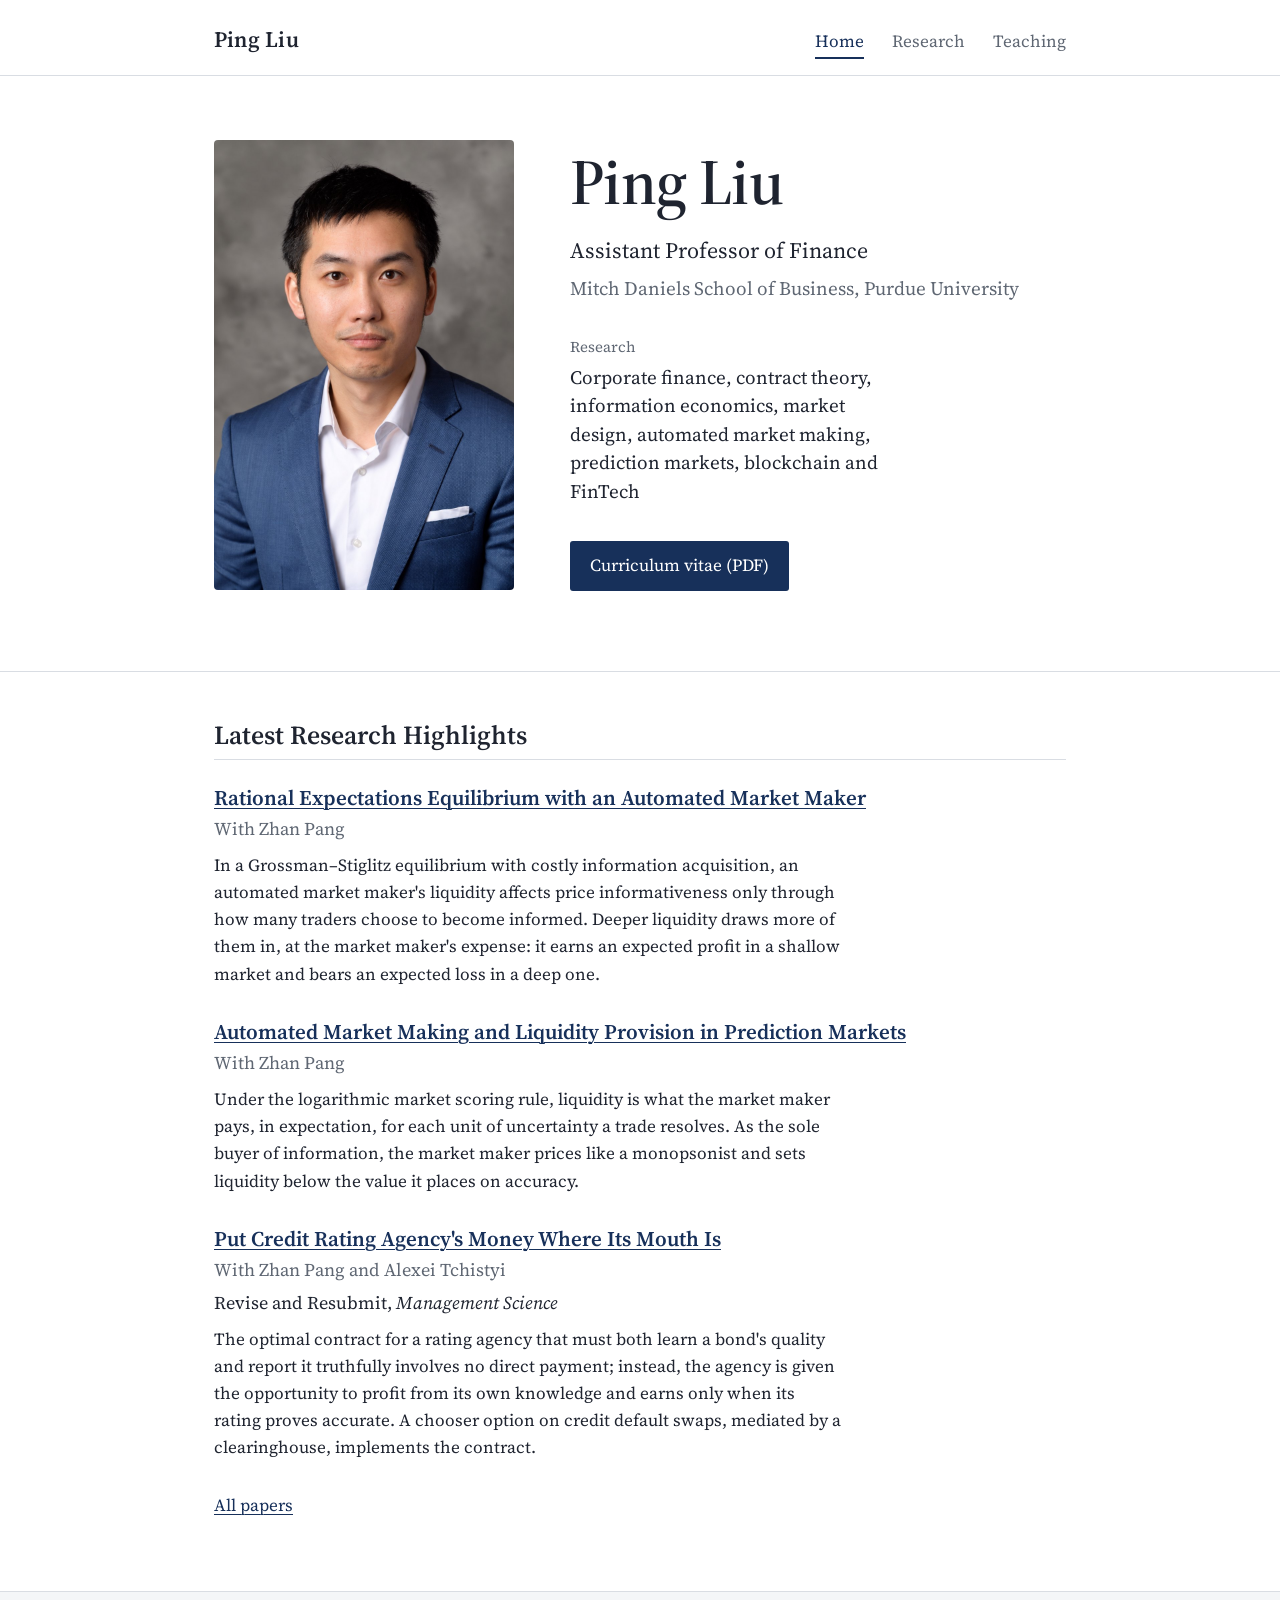
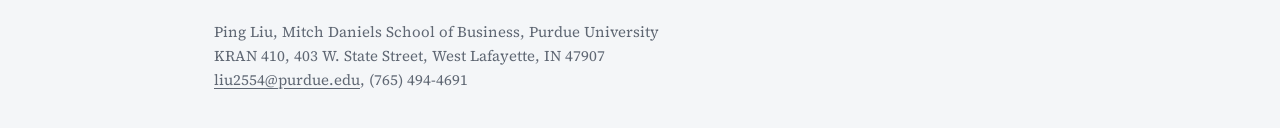
==== index.html @ b45848eb "Reframe the research overview and flatten the home-page keyword list Co-Authored-By: Claude Fable 5." ====
<!doctype html>
<html lang="en">
<head>
  <meta charset="utf-8">
  <meta name="viewport" content="width=device-width, initial-scale=1">
  <title>Ping Liu</title>
  <meta name="description" content="Ping Liu, Assistant Professor of Finance, Mitch Daniels School of Business, Purdue University.">
  <link rel="preconnect" href="https://fonts.googleapis.com">
  <link rel="preconnect" href="https://fonts.gstatic.com" crossorigin>
  <link href="https://fonts.googleapis.com/css2?family=Source+Serif+4:ital,opsz,wght@0,8..60,400;0,8..60,600;1,8..60,400&display=swap" rel="stylesheet">
  <link rel="stylesheet" href="assets/css/style.css">
</head>
<body>
<header class="topbar">
  <div class="wrap nav">
    <a class="brand" href="index.html">Ping Liu</a>
    <nav aria-label="Site">
      <ul class="links">
        <li><a href="index.html" aria-current="page">Home</a></li>
        <li><a href="research.html">Research</a></li>
        <li><a href="teaching.html">Teaching</a></li>
      </ul>
    </nav>
  </div>
</header>
<main>
  <section class="hero">
    <div class="wrap hero-grid">
      <div class="portrait">
        <img src="assets/img/ping-liu.jpg" width="900" height="1350" alt="Portrait of Ping Liu">
      </div>
      <div>
        <h1>Ping Liu</h1>
        <p class="position">Assistant Professor of Finance</p>
        <p class="affiliation">Mitch Daniels School of Business, Purdue University</p>
        <dl class="keywords">
          <dt>Research</dt>
          <dd>Corporate finance, contract theory, information economics, market design, automated market making, prediction markets, blockchain and FinTech</dd>
        </dl>
        <a class="button" href="assets/docs/Ping_Liu_CV.pdf">Curriculum vitae (PDF)</a>
      </div>
    </div>
  </section>
  <section class="highlights" aria-labelledby="highlights-heading">
    <div class="wrap">
      <h2 id="highlights-heading">Latest Research Highlights</h2>
      <ol class="papers">
        <li class="paper">
          <p class="title"><a href="research.html#ree-amm">Rational Expectations Equilibrium with an Automated Market Maker</a></p>
          <p class="authors">With Zhan Pang</p>
          <p class="summary">In a Grossman–Stiglitz equilibrium with costly information acquisition, an automated market maker's liquidity affects price informativeness only through how many traders choose to become informed. Deeper liquidity draws more of them in, at the market maker's expense: it earns an expected profit in a shallow market and bears an expected loss in a deep one.</p>
        </li>
        <li class="paper">
          <p class="title"><a href="research.html#amm-liquidity">Automated Market Making and Liquidity Provision in Prediction Markets</a></p>
          <p class="authors">With Zhan Pang</p>
          <p class="summary">Under the logarithmic market scoring rule, liquidity is what the market maker pays, in expectation, for each unit of uncertainty a trade resolves. As the sole buyer of information, the market maker prices like a monopsonist and sets liquidity below the value it places on accuracy.</p>
        </li>
        <li class="paper">
          <p class="title"><a href="https://papers.ssrn.com/sol3/papers.cfm?abstract_id=3992776">Put Credit Rating Agency's Money Where Its Mouth Is</a></p>
          <p class="authors">With Zhan Pang and Alexei Tchistyi</p>
          <p class="status">Revise and Resubmit, <em>Management Science</em></p>
          <p class="summary">The optimal contract for a rating agency that must both learn a bond's quality and report it truthfully involves no direct payment; instead, the agency is given the opportunity to profit from its own knowledge and earns only when its rating proves accurate. A chooser option on credit default swaps, mediated by a clearinghouse, implements the contract.</p>
        </li>
      </ol>
      <p class="more"><a href="research.html">All papers</a></p>
    </div>
  </section>
</main>
<footer class="footer">
  <div class="wrap">
    <p>Ping Liu, Mitch Daniels School of Business, Purdue University</p>
    <p>KRAN 410, 403 W. State Street, West Lafayette, IN 47907</p>
    <p><a href="mailto:liu2554@purdue.edu">liu2554@purdue.edu</a>, (765) 494-4691</p>
  </div>
</footer>
</body>
</html>
---- assets/css/style.css ----
/* Ping Liu, academic website. Plain CSS, no build step. */
:root {
  --ink: #1f2430;
  --navy: #17305a;
  --slate: #5f6773;
  --rule: #d9dde3;
  --band: #f4f6f8;
  --paper: #ffffff;
  --measure: 70ch;
}

* { box-sizing: border-box; }
html { -webkit-text-size-adjust: 100%; }
body {
  margin: 0;
  background: var(--paper);
  color: var(--ink);
  font-family: "Source Serif 4", "Palatino Linotype", Palatino, "Book Antiqua", Georgia, serif;
  font-size: 18px;
  line-height: 1.6;
  display: flex;
  flex-direction: column;
  min-height: 100vh;
}
main { flex: 1 0 auto; }
img { display: block; max-width: 100%; height: auto; }
a { color: var(--navy); text-decoration: underline; text-decoration-thickness: 1px; text-underline-offset: 3px; }
a:hover { text-decoration-thickness: 2px; }
a:focus-visible { outline: 2px solid var(--navy); outline-offset: 3px; }
p { margin: 0 0 1em; max-width: var(--measure); }

.wrap { max-width: 900px; margin: 0 auto; padding-inline: 24px; }

/* Navigation */
.topbar { border-bottom: 1px solid var(--rule); }
.nav { display: flex; align-items: baseline; justify-content: space-between; gap: 24px; flex-wrap: wrap; padding-block: 22px 18px; }
.brand { font-size: 22px; font-weight: 600; color: var(--ink); text-decoration: none; letter-spacing: .01em; }
.brand:hover { text-decoration: none; color: var(--navy); }
.links { display: flex; gap: 28px; margin: 0; padding: 0; list-style: none; }
.links a { font-size: 17px; color: var(--slate); text-decoration: none; padding-bottom: 4px; border-bottom: 2px solid transparent; }
.links a:hover { color: var(--navy); }
.links a[aria-current="page"] { color: var(--navy); border-bottom-color: var(--navy); }

/* Home */
.hero { padding-block: 64px 80px; }
.hero-grid { display: grid; grid-template-columns: 300px minmax(0, 1fr); gap: 56px; align-items: start; }
.portrait img { width: 100%; border-radius: 4px; }
.hero h1 { font-size: clamp(40px, 6vw, 64px); font-weight: 600; line-height: 1.05; margin: 8px 0 18px; letter-spacing: -.01em; }
.position { font-size: 22px; margin: 0 0 4px; }
.affiliation { font-size: 19px; color: var(--slate); margin: 0 0 32px; }
.keywords { margin: 0 0 36px; }
.keywords dt { font-size: 15px; color: var(--slate); margin-bottom: 4px; }
.keywords dd { margin: 0; font-size: 19px; line-height: 1.5; max-width: 34ch; }
.button {
  display: inline-block; background: var(--navy); color: #fff; text-decoration: none;
  padding: 11px 20px; border-radius: 3px; font-size: 17px;
}
.button:hover { background: #10223f; text-decoration: none; }

/* Home: research highlights */
.highlights { border-top: 1px solid var(--rule); padding-block: 48px 72px; }
.highlights h2 { margin-top: 0; }
.highlights .paper { margin-bottom: 30px; }
.paper .summary { margin: 8px 0 0; font-size: 17px; line-height: 1.6; max-width: var(--measure); }
.more { margin: 8px 0 0; font-size: 17px; }

/* Content pages */
.page { padding-block: 48px 72px; }
.page h1 { font-size: 40px; font-weight: 600; line-height: 1.1; margin: 0 0 20px; }
.lead { font-size: 20px; line-height: 1.55; }
.doc-link { margin: 18px 0 0; }
h2 { font-size: 26px; font-weight: 600; line-height: 1.2; margin: 56px 0 24px; padding-bottom: 8px; border-bottom: 1px solid var(--rule); }
h3 { font-size: 20px; font-weight: 600; margin: 32px 0 10px; }

.papers { list-style: none; margin: 0; padding: 0; }
.paper { margin-bottom: 36px; }
.paper .title { font-size: 21px; font-weight: 600; line-height: 1.3; margin: 0 0 4px; max-width: var(--measure); }
.paper .title a { text-decoration-thickness: 1px; }
.paper .request { font-weight: 400; color: var(--slate); font-size: 17px; white-space: nowrap; }
.paper .authors { color: var(--slate); margin: 0 0 4px; }
.paper .status { margin: 0 0 4px; }
.paper .prior { color: var(--slate); font-size: 16px; margin: 0 0 4px; }
.paper .venues { color: var(--slate); font-size: 16px; margin: 0; }
.paper .abstract { margin: 12px 0 0; font-size: 17px; line-height: 1.6; }

.courses { list-style: none; margin: 0; padding: 0; }
.courses li { margin-bottom: 14px; max-width: var(--measure); }
.courses .course { display: block; }
.courses .about { display: block; color: var(--slate); font-size: 16px; }

.classroom { margin: 64px 0 0; }
.classroom img { border-radius: 4px; }

/* Footer */
.footer { background: var(--band); border-top: 1px solid var(--rule); padding-block: 28px 36px; color: var(--slate); font-size: 15px; line-height: 1.6; }
.footer p { margin: 0; max-width: none; }
.footer a { color: var(--slate); }

@media (max-width: 720px) {
  body { font-size: 17px; }
  .hero { padding-block: 40px 56px; }
  .hero-grid { grid-template-columns: 1fr; gap: 32px; }
  .portrait { max-width: 240px; }
  .page h1 { font-size: 34px; }
  .links { gap: 20px; }
}
@media (prefers-reduced-motion: reduce) { * { scroll-behavior: auto !important; } }
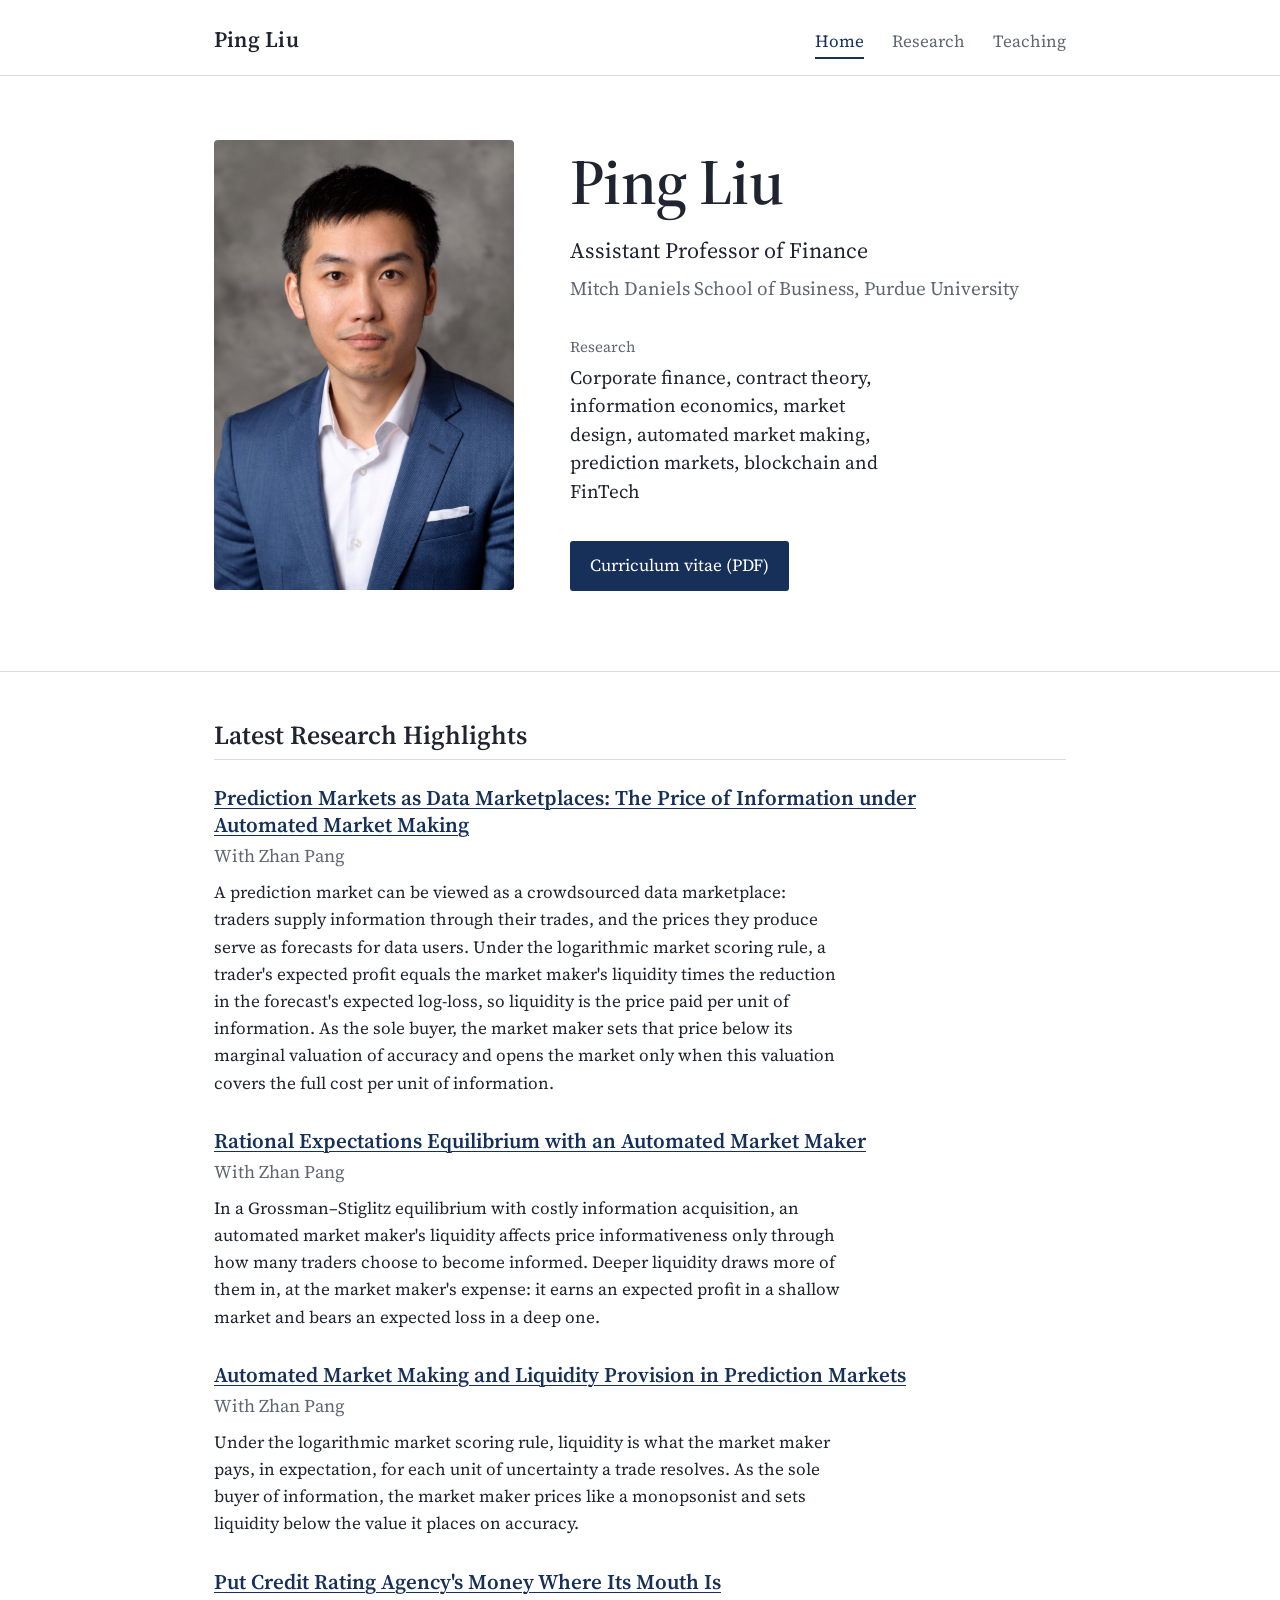
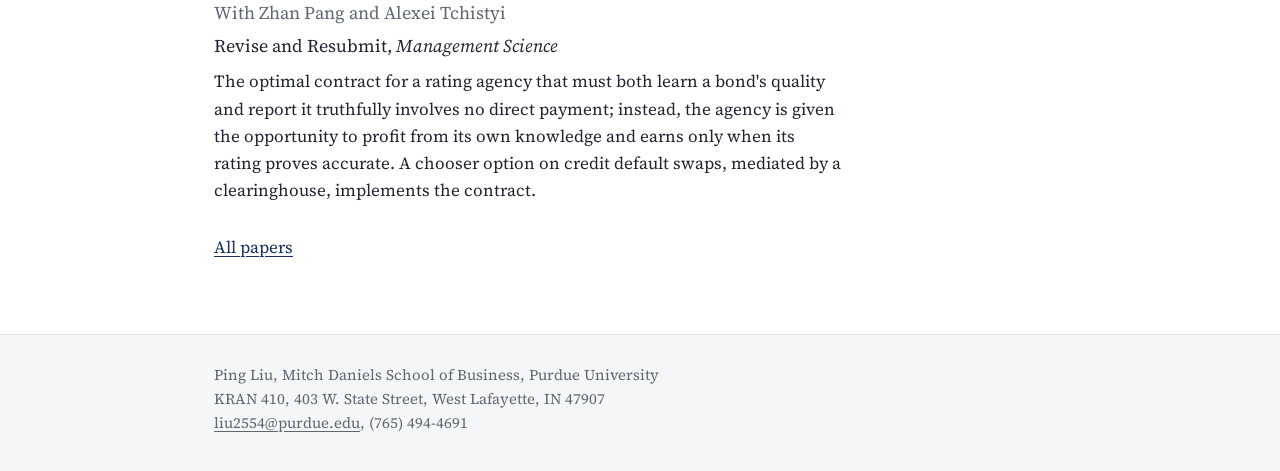
==== commit ebffac03: "Add the prediction markets as data marketplaces paper to the home-page highlights and refresh the CV" ====
--- a/index.html
+++ b/index.html
@@ -46,6 +46,11 @@
       <h2 id="highlights-heading">Latest Research Highlights</h2>
       <ol class="papers">
         <li class="paper">
+          <p class="title"><a href="research.html#pm-data-marketplace">Prediction Markets as Data Marketplaces: The Price of Information under Automated Market Making</a></p>
+          <p class="authors">With Zhan Pang</p>
+          <p class="summary">A prediction market can be viewed as a crowdsourced data marketplace: traders supply information through their trades, and the prices they produce serve as forecasts for data users. Under the logarithmic market scoring rule, a trader's expected profit equals the market maker's liquidity times the reduction in the forecast's expected log-loss, so liquidity is the price paid per unit of information. As the sole buyer, the market maker sets that price below its marginal valuation of accuracy and opens the market only when this valuation covers the full cost per unit of information.</p>
+        </li>
+        <li class="paper">
           <p class="title"><a href="research.html#ree-amm">Rational Expectations Equilibrium with an Automated Market Maker</a></p>
           <p class="authors">With Zhan Pang</p>
           <p class="summary">In a Grossman–Stiglitz equilibrium with costly information acquisition, an automated market maker's liquidity affects price informativeness only through how many traders choose to become informed. Deeper liquidity draws more of them in, at the market maker's expense: it earns an expected profit in a shallow market and bears an expected loss in a deep one.</p>
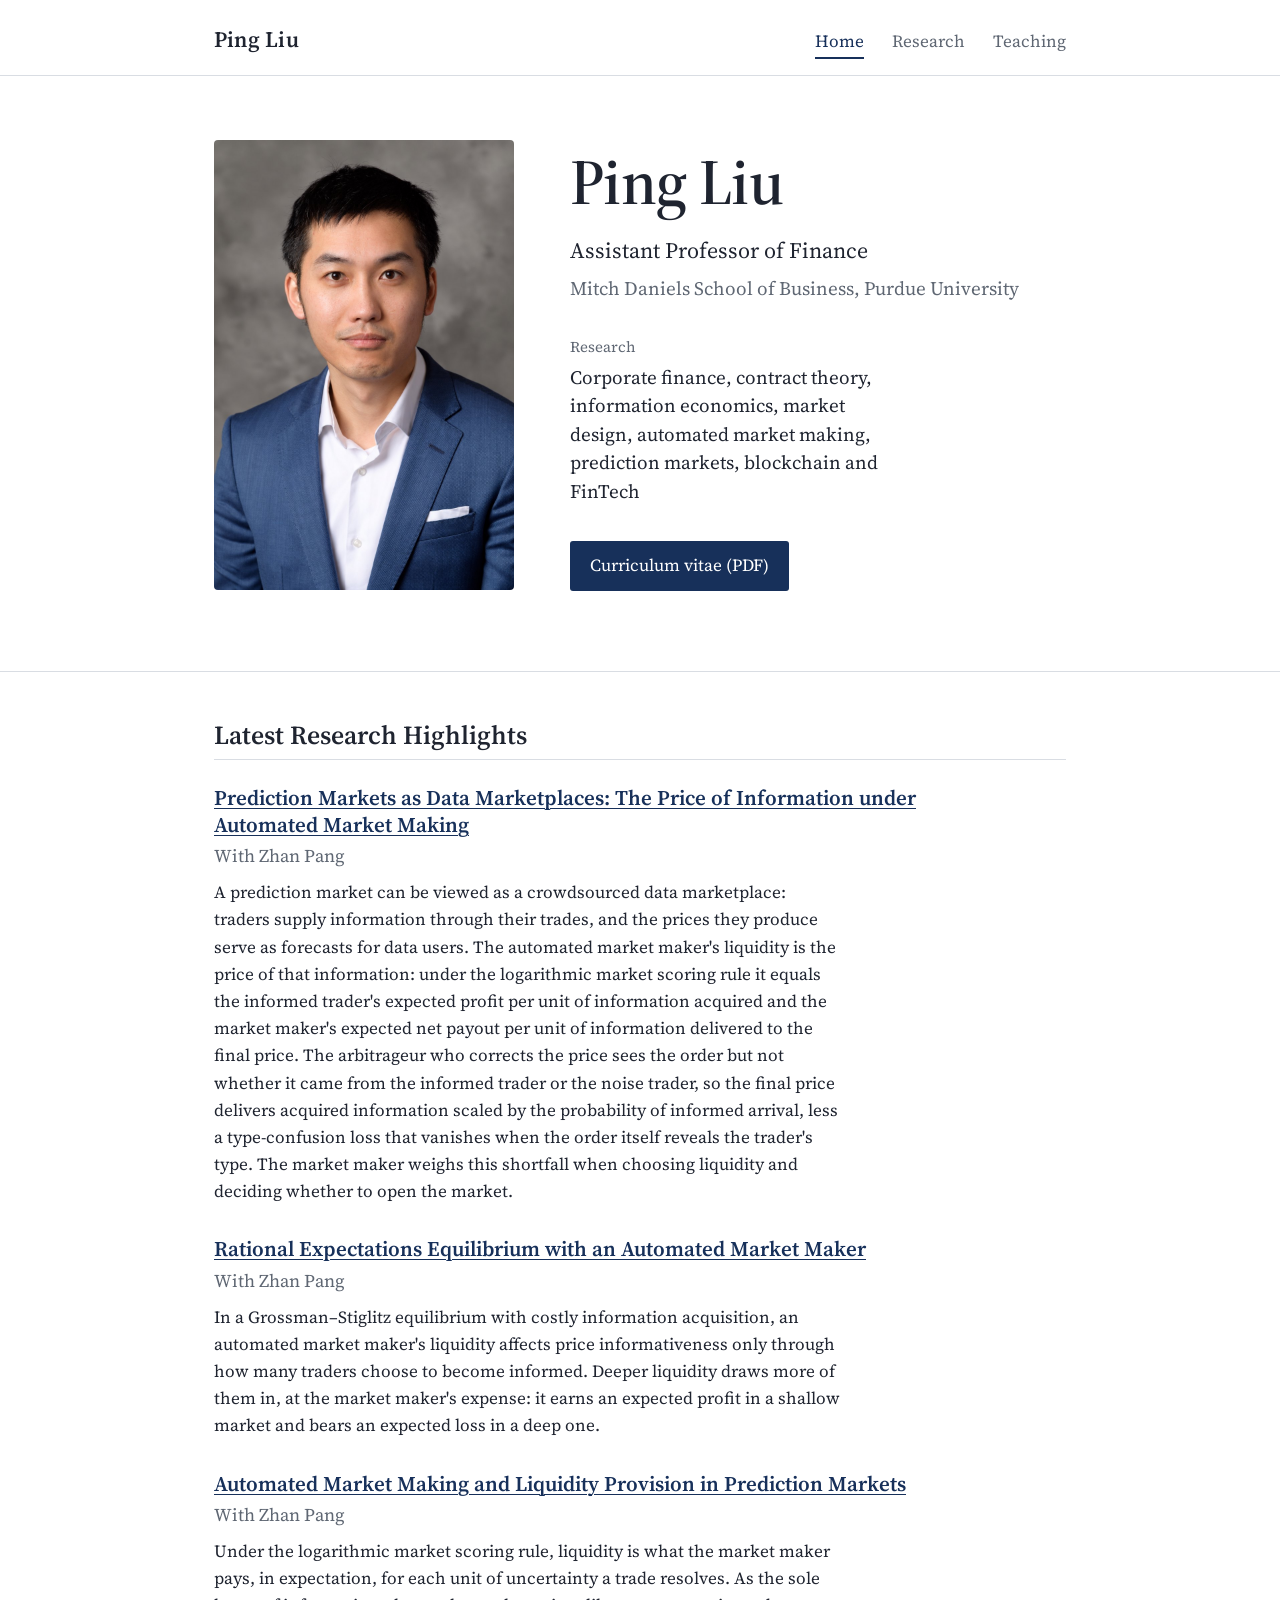
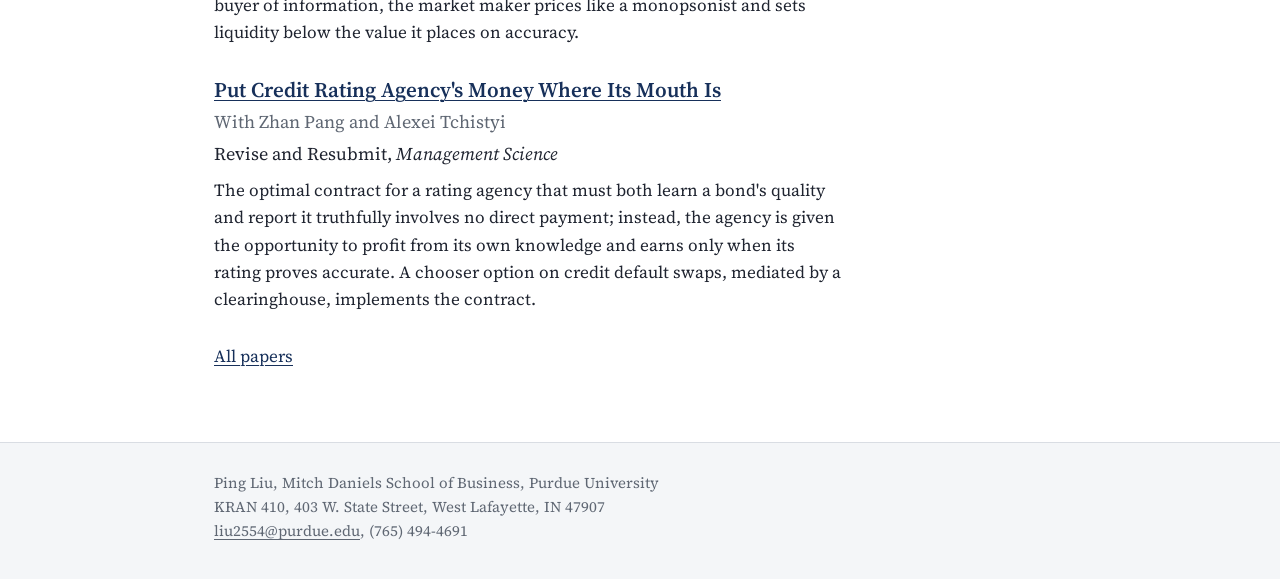
==== commit 36efd1dd: "Update the data-marketplaces paper abstract and summary to the October draft and refresh the CV The " ====
--- a/index.html
+++ b/index.html
@@ -48,7 +48,7 @@
         <li class="paper">
           <p class="title"><a href="research.html#pm-data-marketplace">Prediction Markets as Data Marketplaces: The Price of Information under Automated Market Making</a></p>
           <p class="authors">With Zhan Pang</p>
-          <p class="summary">A prediction market can be viewed as a crowdsourced data marketplace: traders supply information through their trades, and the prices they produce serve as forecasts for data users. Under the logarithmic market scoring rule, a trader's expected profit equals the market maker's liquidity times the reduction in the forecast's expected log-loss, so liquidity is the price paid per unit of information. As the sole buyer, the market maker sets that price below its marginal valuation of accuracy and opens the market only when this valuation covers the full cost per unit of information.</p>
+          <p class="summary">A prediction market can be viewed as a crowdsourced data marketplace: traders supply information through their trades, and the prices they produce serve as forecasts for data users. The automated market maker's liquidity is the price of that information: under the logarithmic market scoring rule it equals the informed trader's expected profit per unit of information acquired and the market maker's expected net payout per unit of information delivered to the final price. The arbitrageur who corrects the price sees the order but not whether it came from the informed trader or the noise trader, so the final price delivers acquired information scaled by the probability of informed arrival, less a type-confusion loss that vanishes when the order itself reveals the trader's type. The market maker weighs this shortfall when choosing liquidity and deciding whether to open the market.</p>
         </li>
         <li class="paper">
           <p class="title"><a href="research.html#ree-amm">Rational Expectations Equilibrium with an Automated Market Maker</a></p>
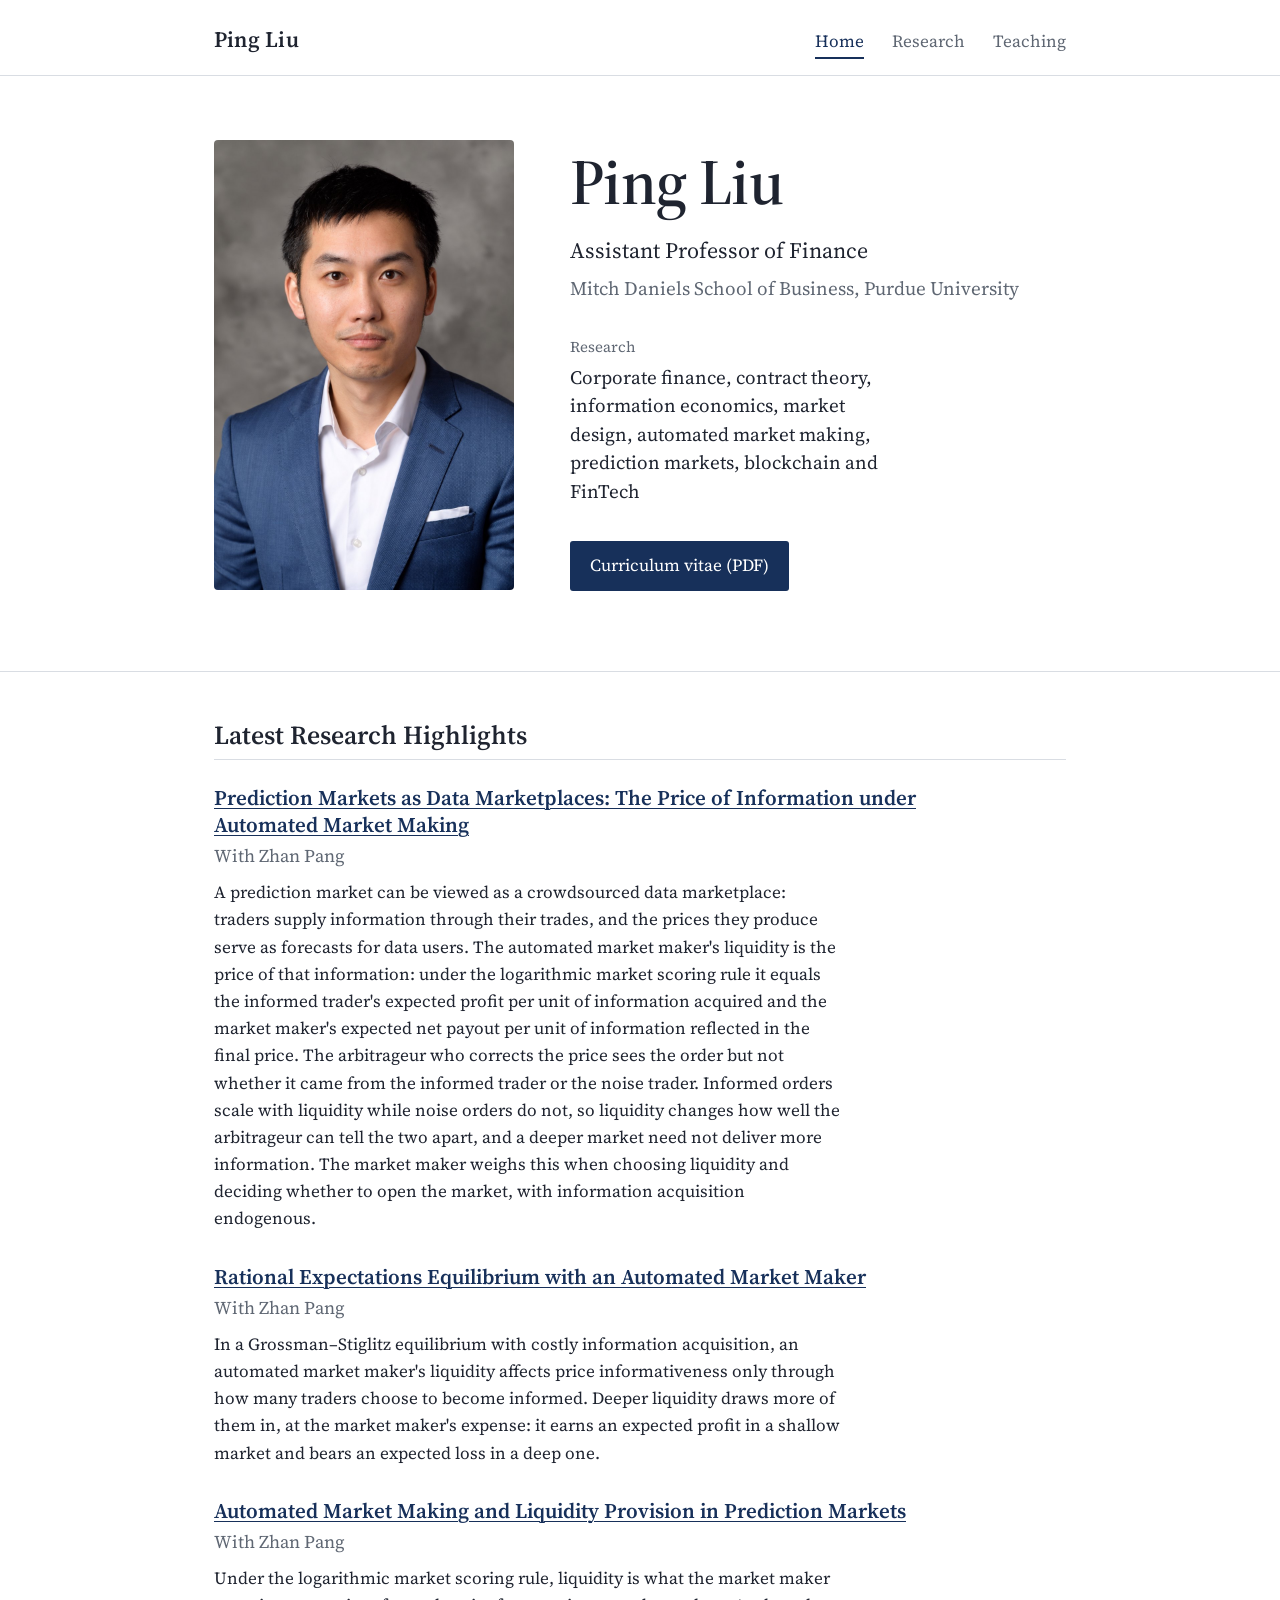
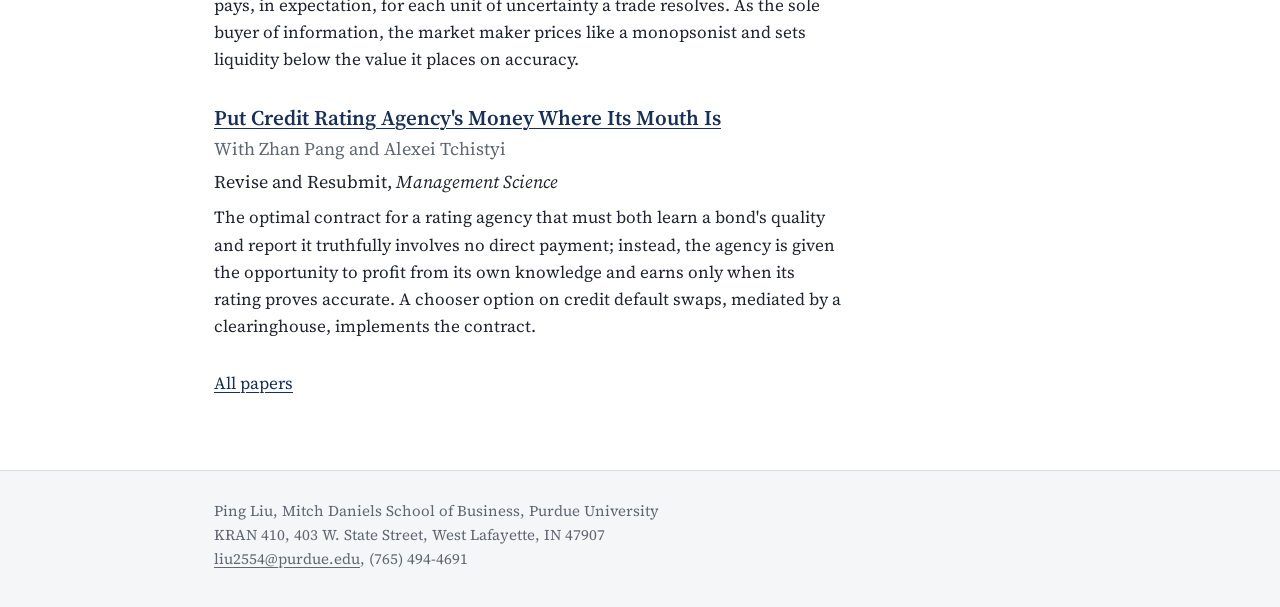
==== commit b35bf3cc: "Update the data-marketplaces paper abstract and home-page summary The research page carries the pape" ====
--- a/index.html
+++ b/index.html
@@ -48,7 +48,7 @@
         <li class="paper">
           <p class="title"><a href="research.html#pm-data-marketplace">Prediction Markets as Data Marketplaces: The Price of Information under Automated Market Making</a></p>
           <p class="authors">With Zhan Pang</p>
-          <p class="summary">A prediction market can be viewed as a crowdsourced data marketplace: traders supply information through their trades, and the prices they produce serve as forecasts for data users. The automated market maker's liquidity is the price of that information: under the logarithmic market scoring rule it equals the informed trader's expected profit per unit of information acquired and the market maker's expected net payout per unit of information delivered to the final price. The arbitrageur who corrects the price sees the order but not whether it came from the informed trader or the noise trader, so the final price delivers acquired information scaled by the probability of informed arrival, less a type-confusion loss that vanishes when the order itself reveals the trader's type. The market maker weighs this shortfall when choosing liquidity and deciding whether to open the market.</p>
+          <p class="summary">A prediction market can be viewed as a crowdsourced data marketplace: traders supply information through their trades, and the prices they produce serve as forecasts for data users. The automated market maker's liquidity is the price of that information: under the logarithmic market scoring rule it equals the informed trader's expected profit per unit of information acquired and the market maker's expected net payout per unit of information reflected in the final price. The arbitrageur who corrects the price sees the order but not whether it came from the informed trader or the noise trader. Informed orders scale with liquidity while noise orders do not, so liquidity changes how well the arbitrageur can tell the two apart, and a deeper market need not deliver more information. The market maker weighs this when choosing liquidity and deciding whether to open the market, with information acquisition endogenous.</p>
         </li>
         <li class="paper">
           <p class="title"><a href="research.html#ree-amm">Rational Expectations Equilibrium with an Automated Market Maker</a></p>
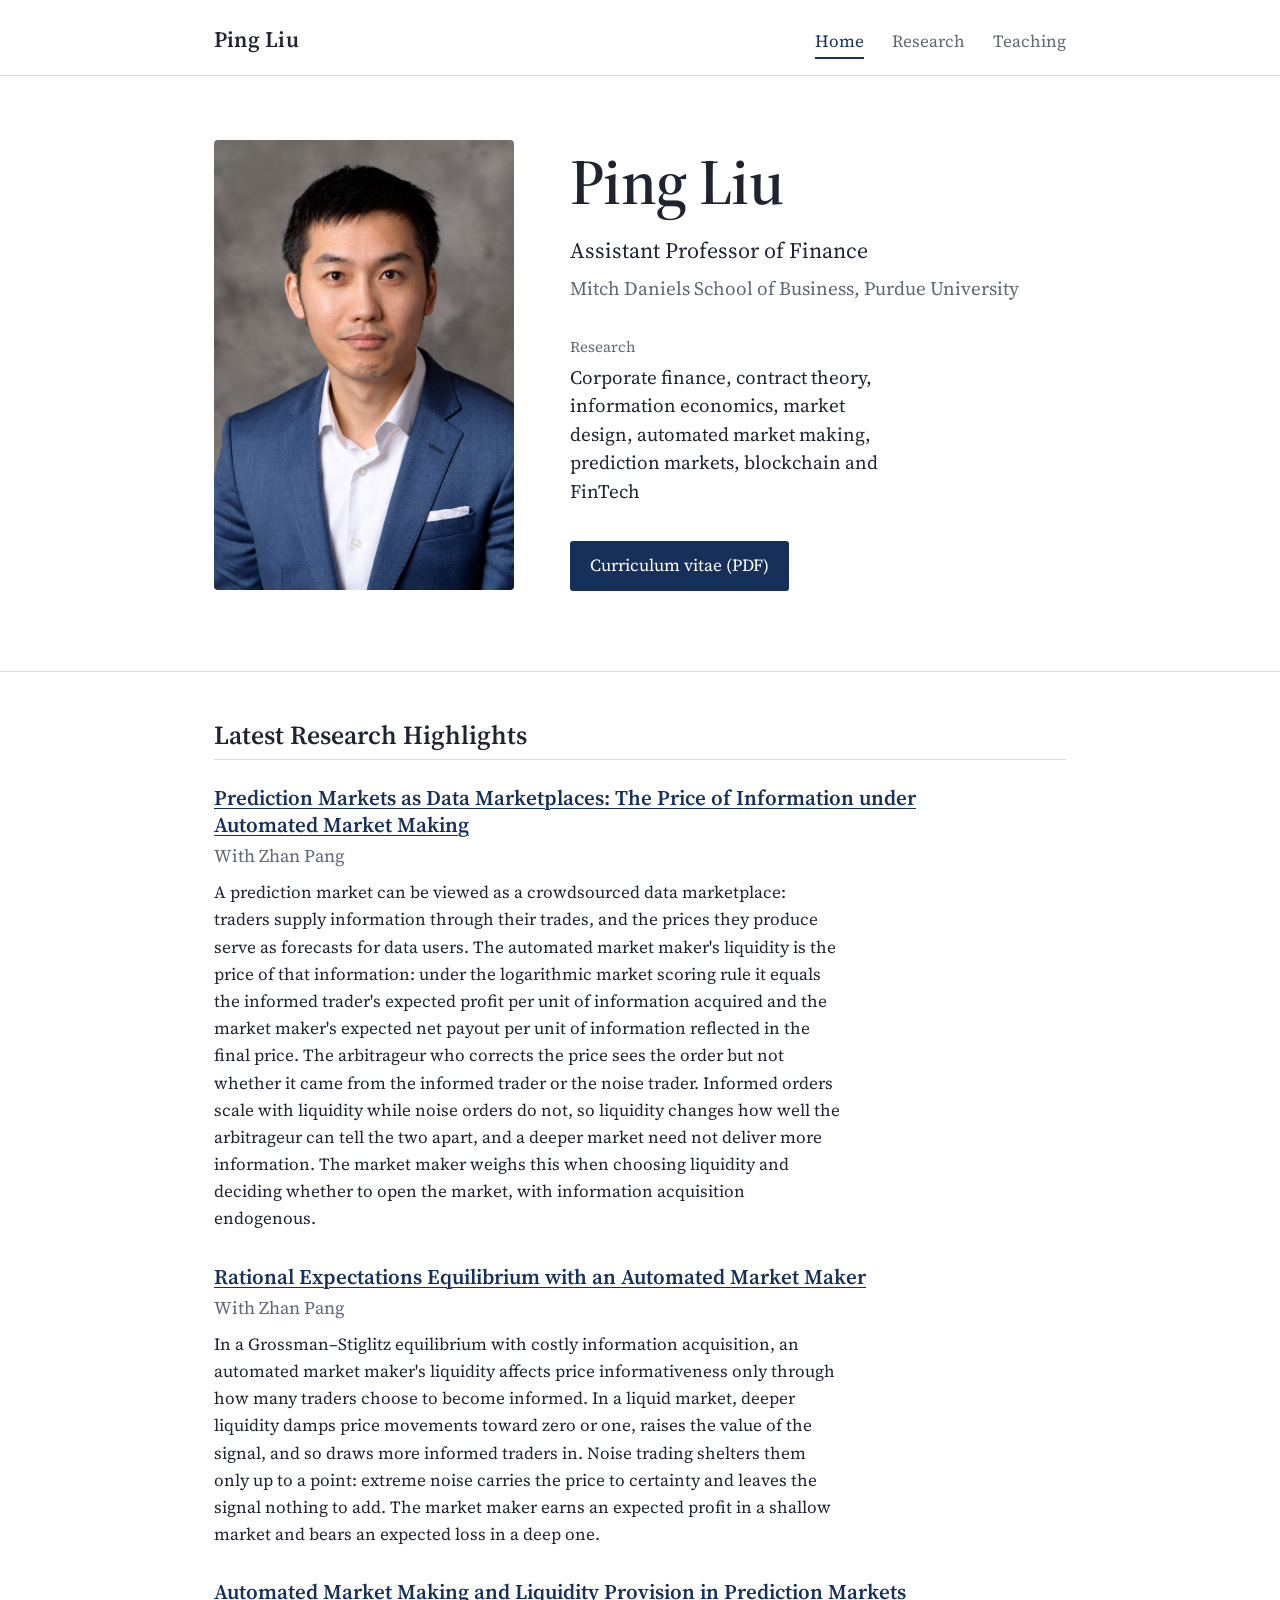
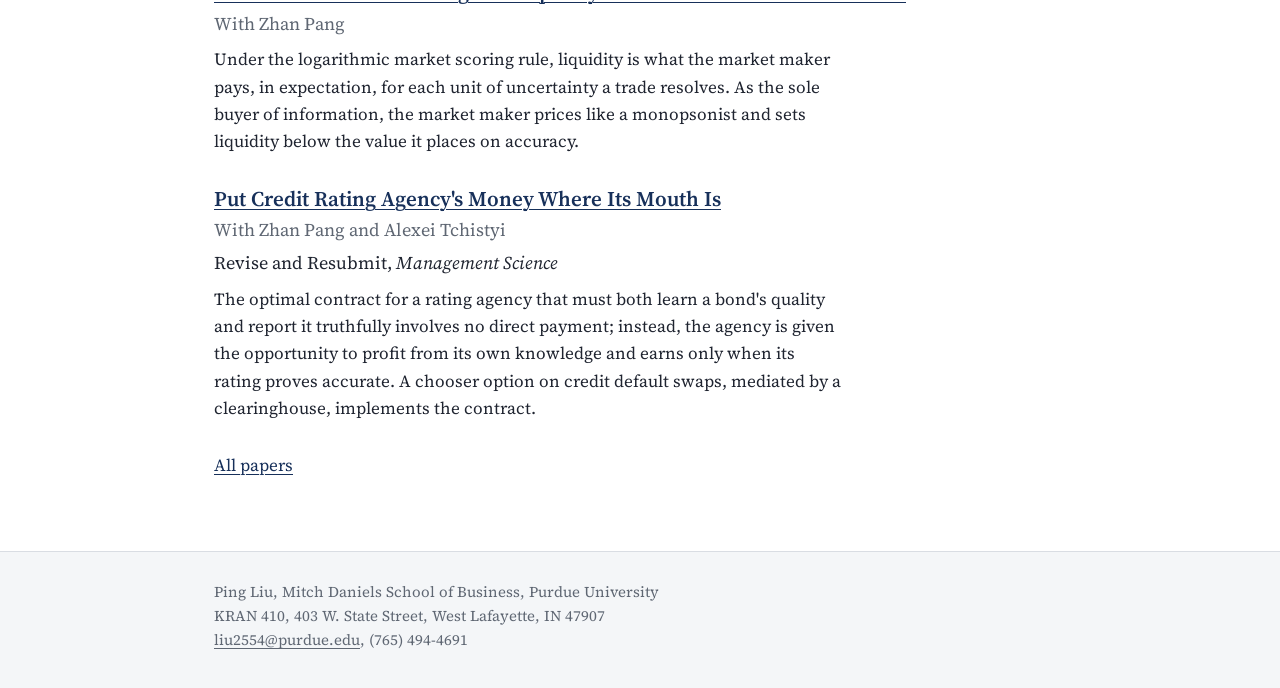
==== commit bd84016d: "Make the REE paper publicly downloadable and refresh the CV, research statement, and paper PDFs Link" ====
--- a/index.html
+++ b/index.html
@@ -53,7 +53,7 @@
         <li class="paper">
           <p class="title"><a href="research.html#ree-amm">Rational Expectations Equilibrium with an Automated Market Maker</a></p>
           <p class="authors">With Zhan Pang</p>
-          <p class="summary">In a Grossman–Stiglitz equilibrium with costly information acquisition, an automated market maker's liquidity affects price informativeness only through how many traders choose to become informed. Deeper liquidity draws more of them in, at the market maker's expense: it earns an expected profit in a shallow market and bears an expected loss in a deep one.</p>
+          <p class="summary">In a Grossman–Stiglitz equilibrium with costly information acquisition, an automated market maker's liquidity affects price informativeness only through how many traders choose to become informed. In a liquid market, deeper liquidity damps price movements toward zero or one, raises the value of the signal, and so draws more informed traders in. Noise trading shelters them only up to a point: extreme noise carries the price to certainty and leaves the signal nothing to add. The market maker earns an expected profit in a shallow market and bears an expected loss in a deep one.</p>
         </li>
         <li class="paper">
           <p class="title"><a href="research.html#amm-liquidity">Automated Market Making and Liquidity Provision in Prediction Markets</a></p>
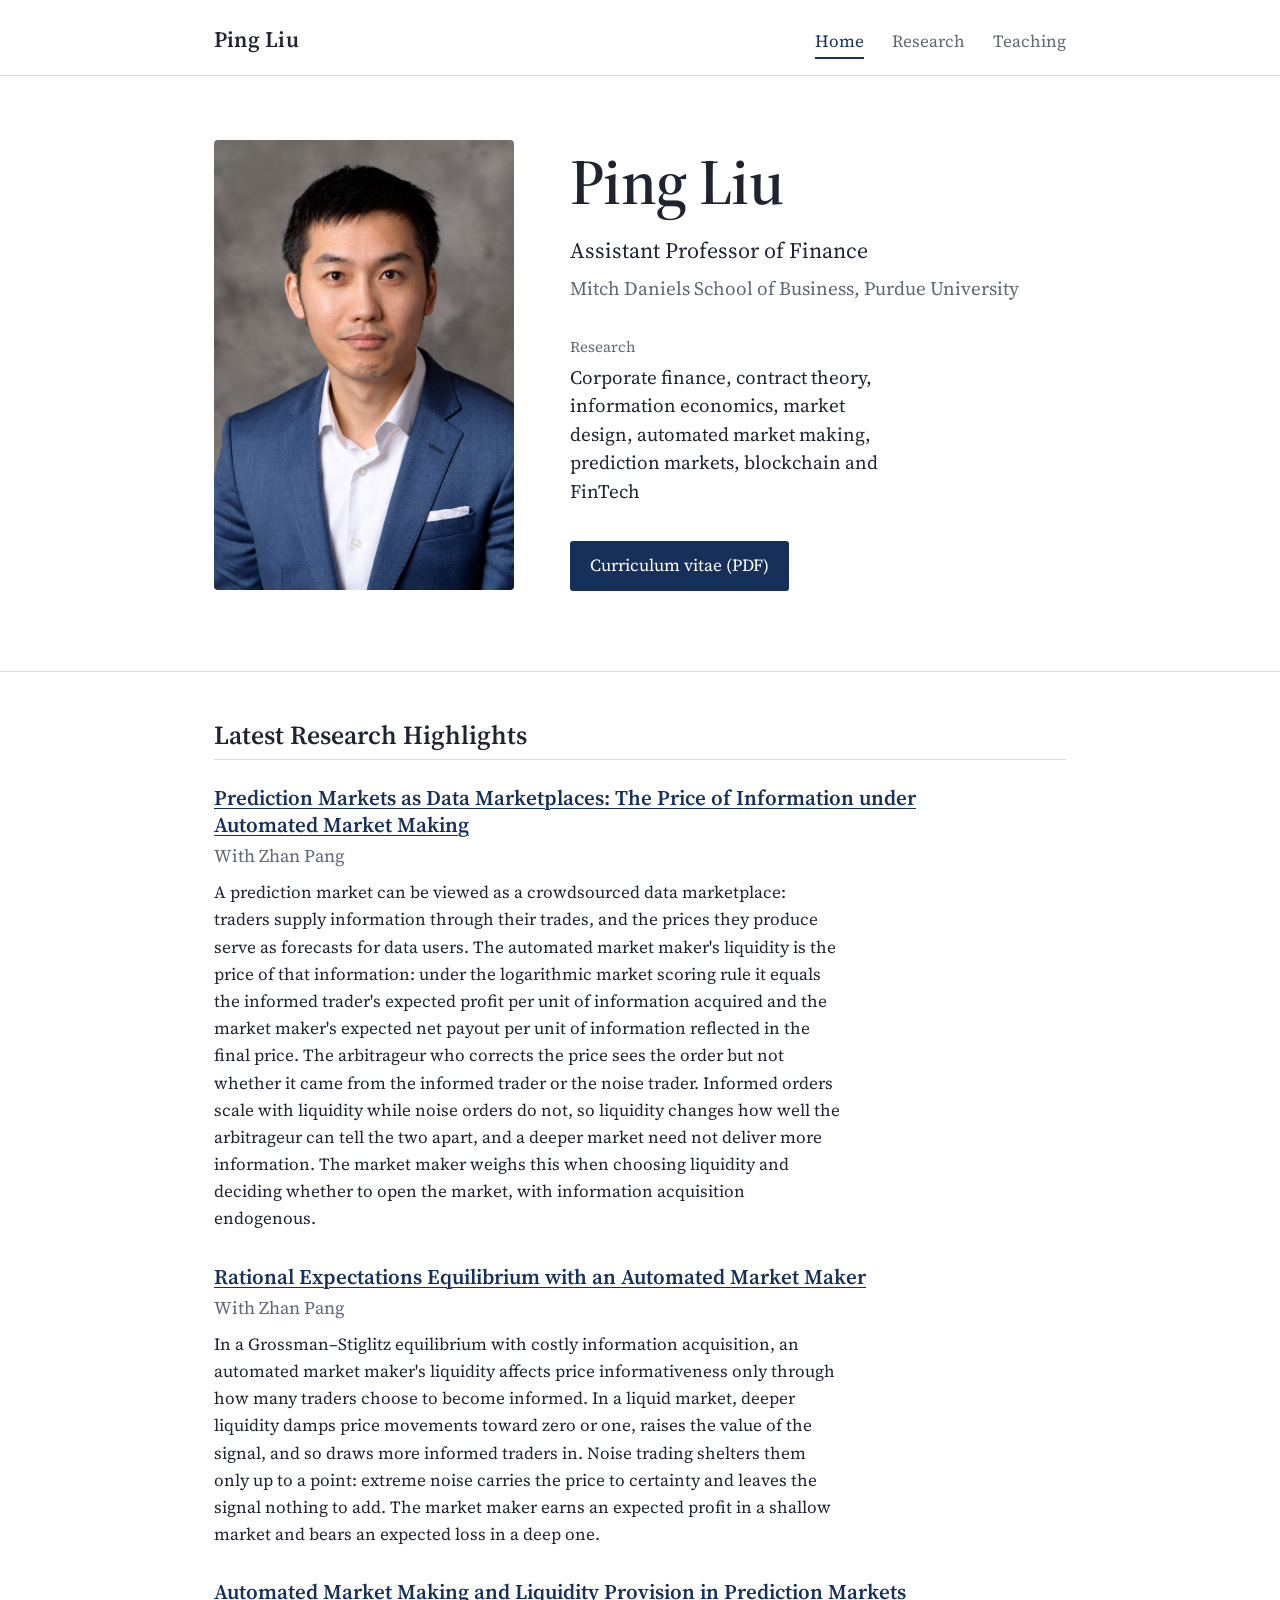
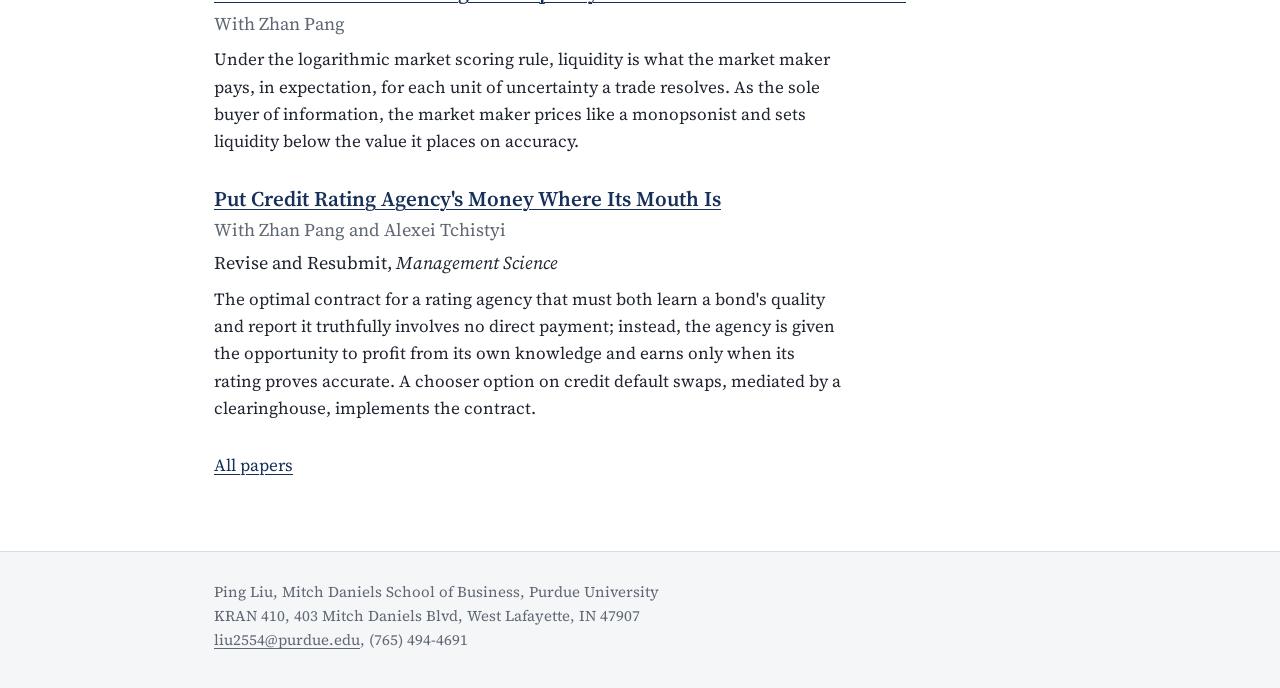
==== commit 3c9a2359: "Update the office street name on the three site pages and refresh the CV, at Ping's request on 2026-" ====
--- a/index.html
+++ b/index.html
@@ -74,7 +74,7 @@
 <footer class="footer">
   <div class="wrap">
     <p>Ping Liu, Mitch Daniels School of Business, Purdue University</p>
-    <p>KRAN 410, 403 W. State Street, West Lafayette, IN 47907</p>
+    <p>KRAN 410, 403 Mitch Daniels Blvd, West Lafayette, IN 47907</p>
     <p><a href="mailto:liu2554@purdue.edu">liu2554@purdue.edu</a>, (765) 494-4691</p>
   </div>
 </footer>
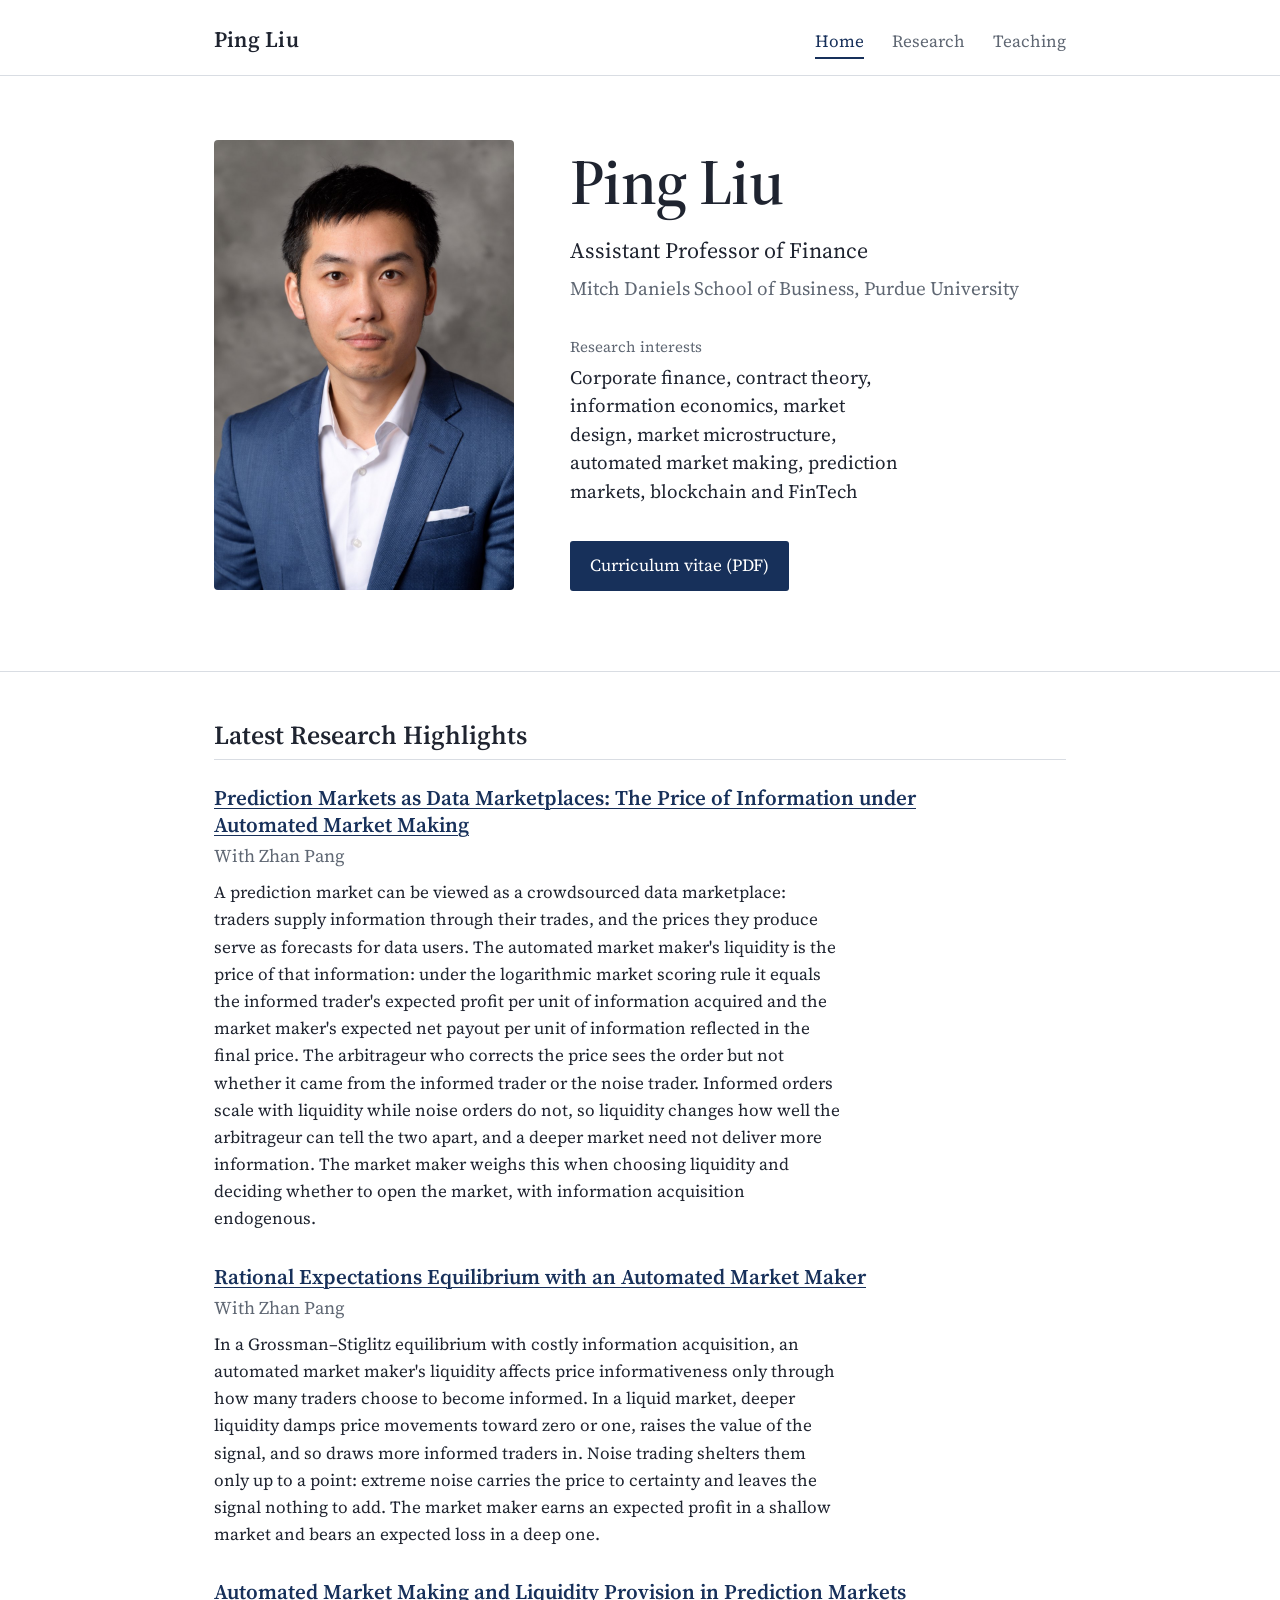
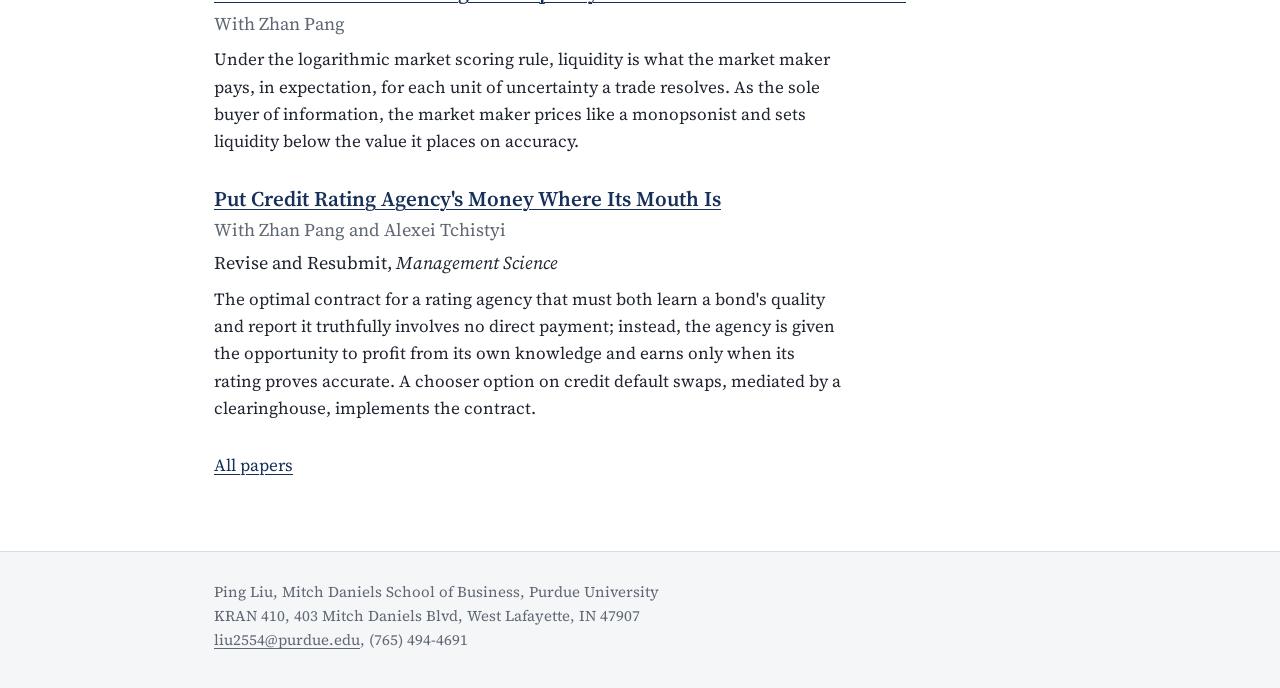
==== commit 29d071f9: "Relabel the keyword block on index.html from Research to Research interests and add market microstru" ====
--- a/index.html
+++ b/index.html
@@ -34,8 +34,8 @@
         <p class="position">Assistant Professor of Finance</p>
         <p class="affiliation">Mitch Daniels School of Business, Purdue University</p>
         <dl class="keywords">
-          <dt>Research</dt>
-          <dd>Corporate finance, contract theory, information economics, market design, automated market making, prediction markets, blockchain and FinTech</dd>
+          <dt>Research interests</dt>
+          <dd>Corporate finance, contract theory, information economics, market design, market microstructure, automated market making, prediction markets, blockchain and FinTech</dd>
         </dl>
         <a class="button" href="assets/docs/Ping_Liu_CV.pdf">Curriculum vitae (PDF)</a>
       </div>
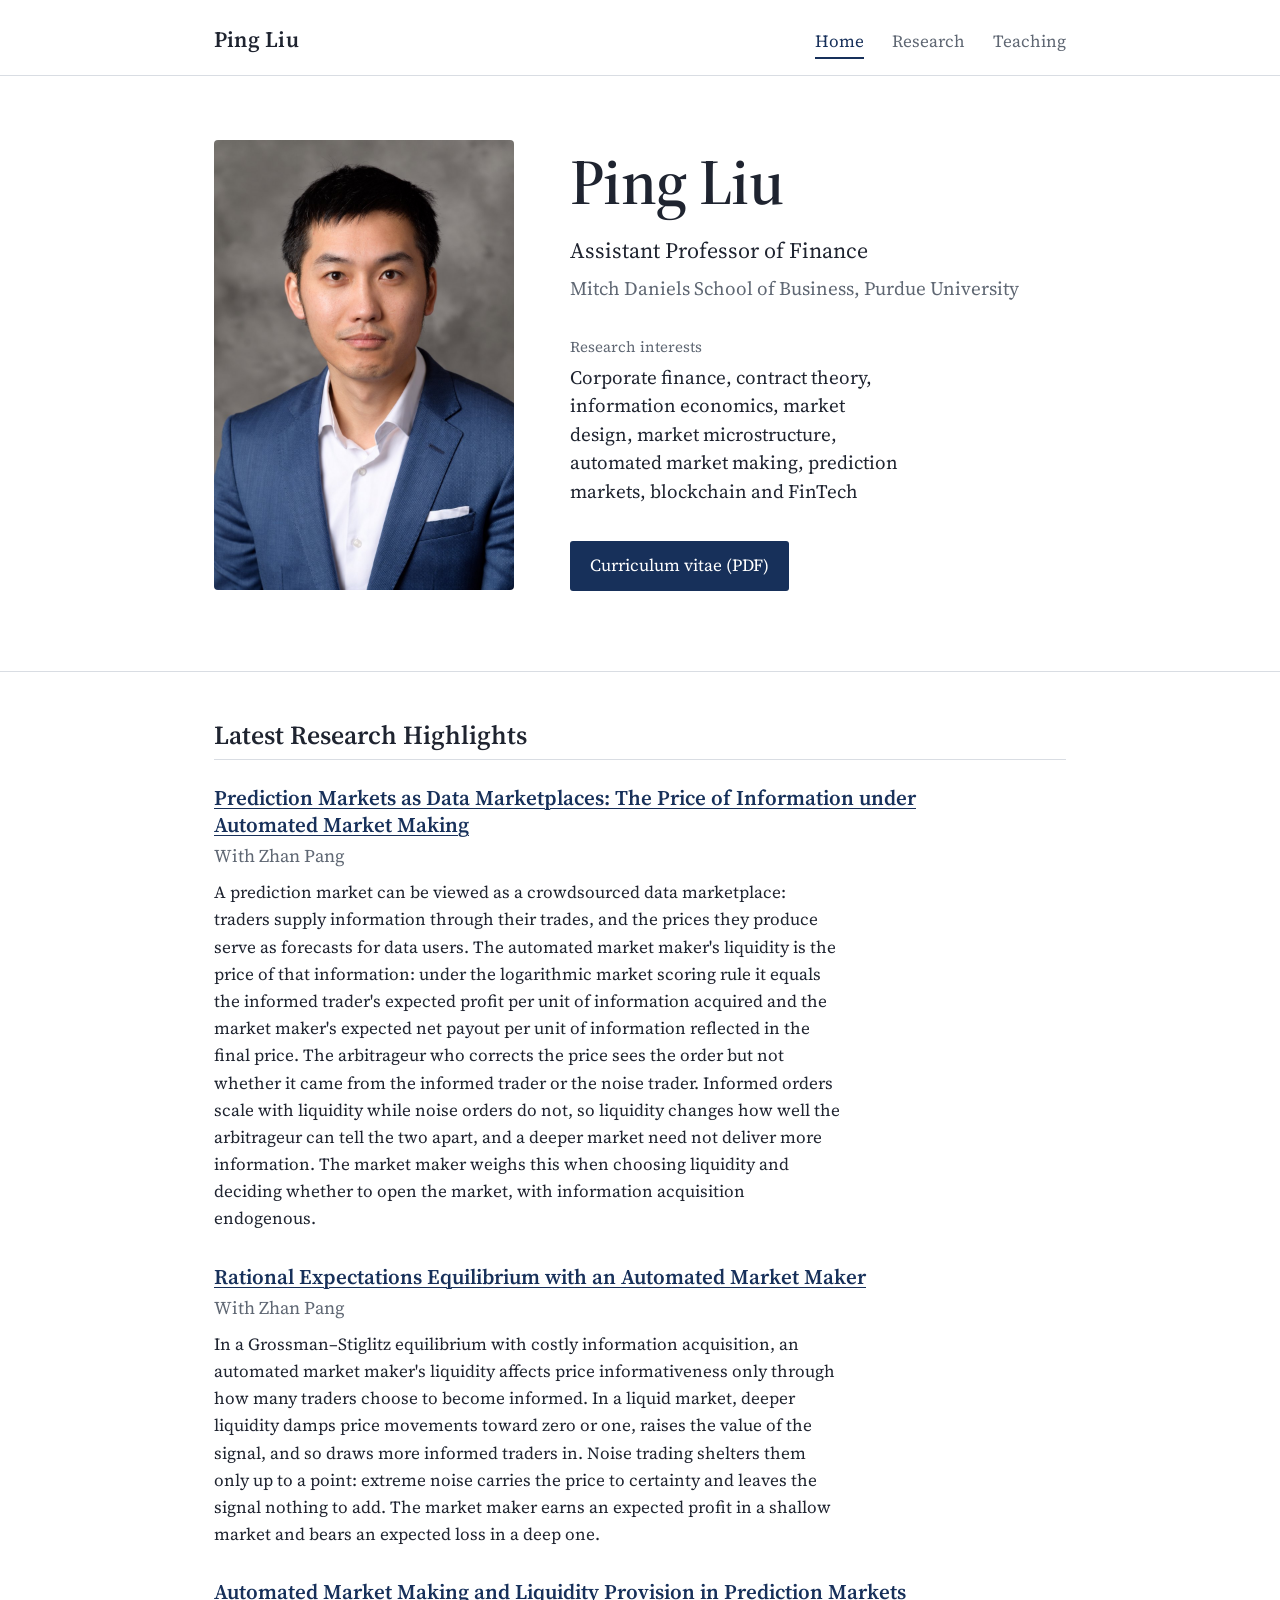
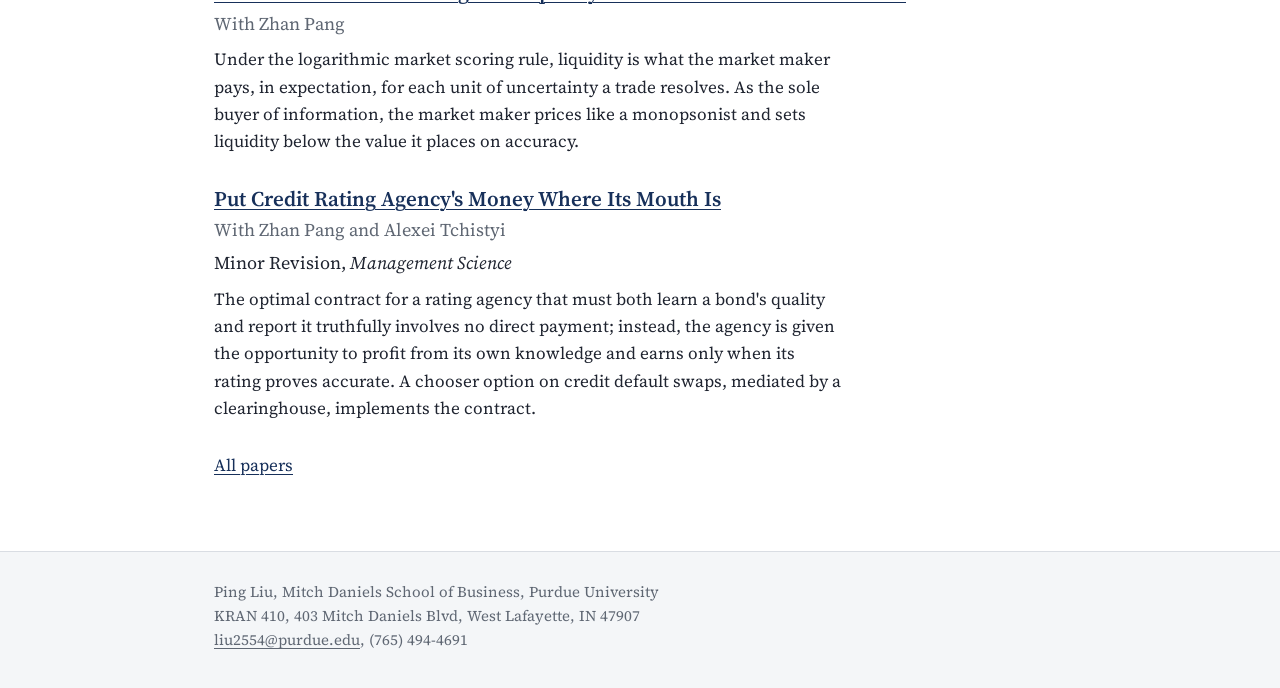
==== commit 923cb87e: "Record the minor revision decision on Put Credit Rating Agency's Money Where Its Mouth Is on the hom" ====
--- a/index.html
+++ b/index.html
@@ -63,7 +63,7 @@
         <li class="paper">
           <p class="title"><a href="https://papers.ssrn.com/sol3/papers.cfm?abstract_id=3992776">Put Credit Rating Agency's Money Where Its Mouth Is</a></p>
           <p class="authors">With Zhan Pang and Alexei Tchistyi</p>
-          <p class="status">Revise and Resubmit, <em>Management Science</em></p>
+          <p class="status">Minor Revision, <em>Management Science</em></p>
           <p class="summary">The optimal contract for a rating agency that must both learn a bond's quality and report it truthfully involves no direct payment; instead, the agency is given the opportunity to profit from its own knowledge and earns only when its rating proves accurate. A chooser option on credit default swaps, mediated by a clearinghouse, implements the contract.</p>
         </li>
       </ol>
